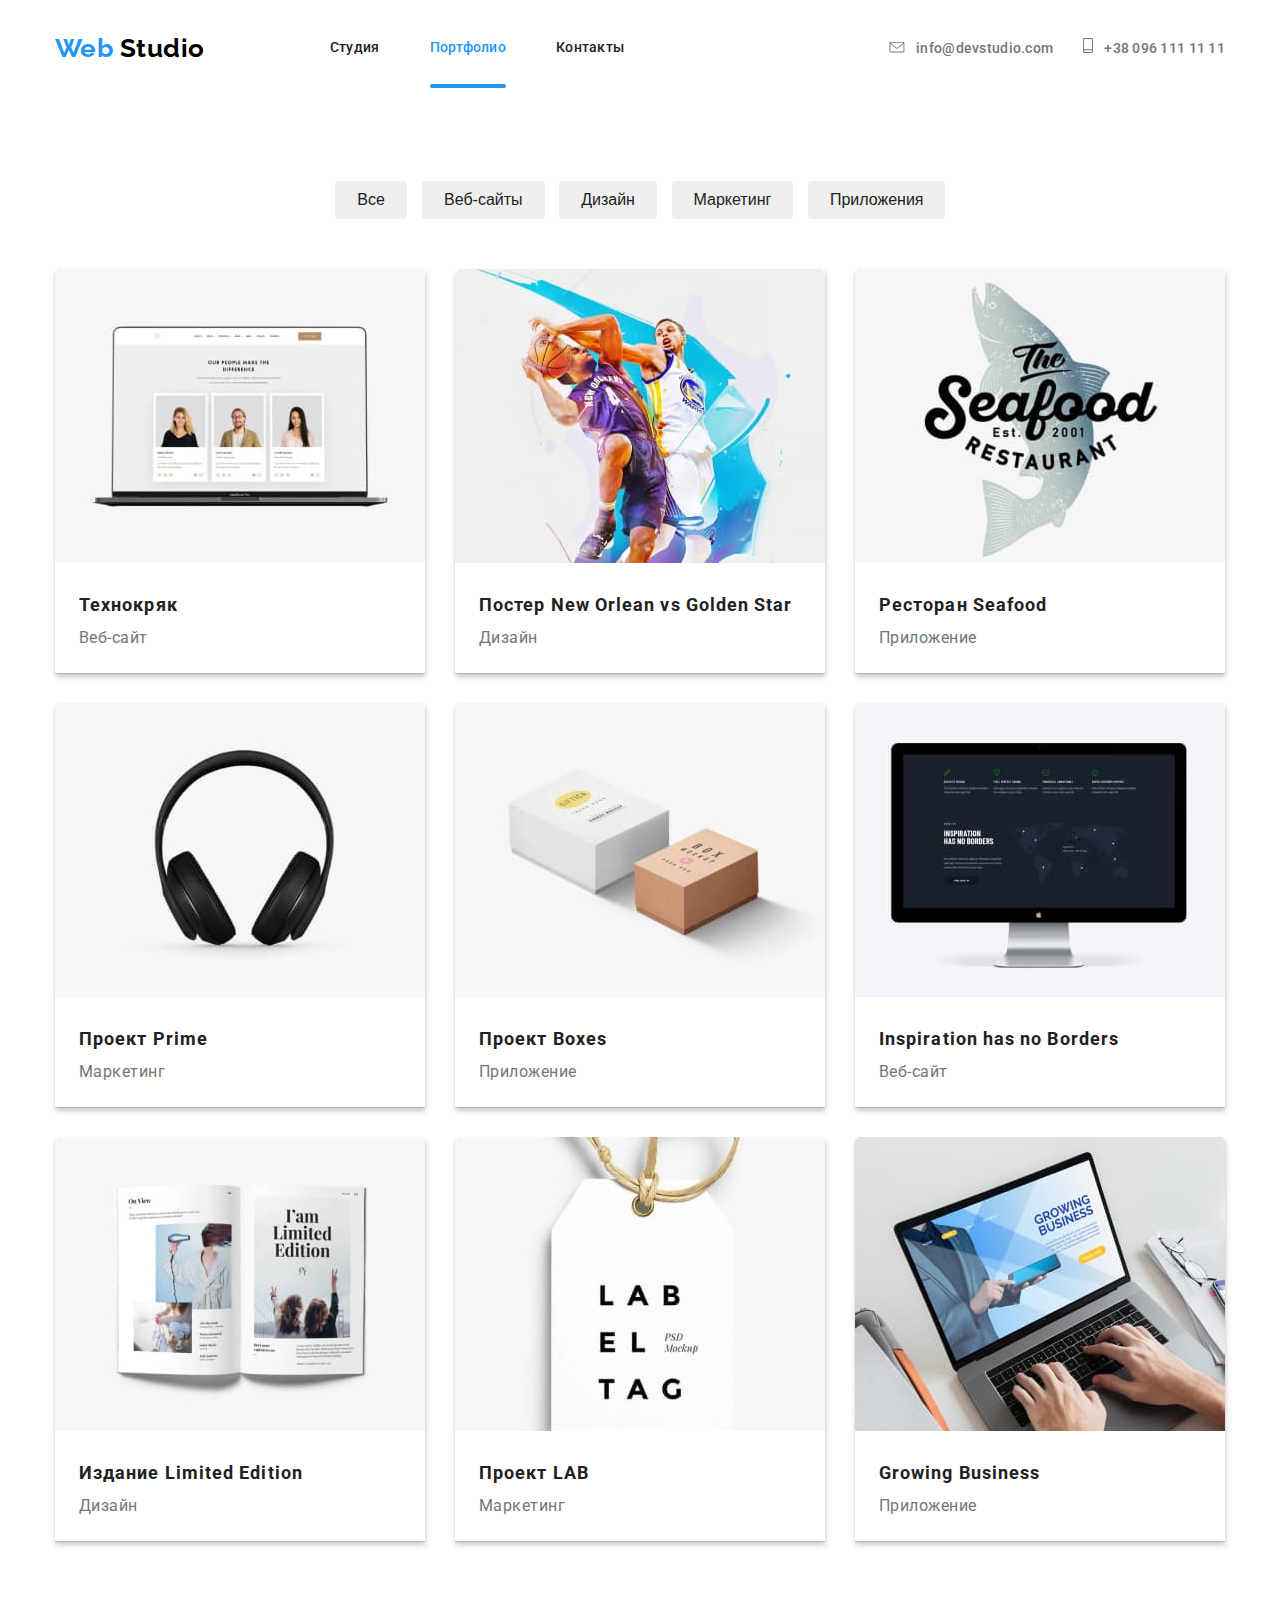
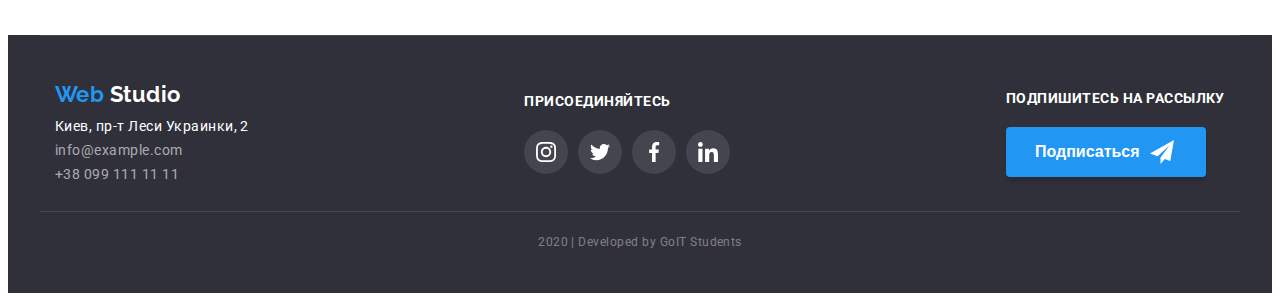
==== portfolio.html @ c8fa3471 "homework-5-start" ====
<!DOCTYPE html>
<html lang="ru">
  <head>
    <meta charset="UTF-8" />
    <meta name="viewport" content="width=device-width, initial-scale=1.0" />
    <title>Portfolio</title>
    <link
      href="https://fonts.googleapis.com/css2?family=Raleway:wght@700&family=Roboto:wght@400;700;900&display=swap"
      rel="stylesheet"
    />
    <link rel="stylesheet" href="./css/normalize.css" />
    <link rel="stylesheet" href="./css/styles.css" />
  </head>
  <body>
    <!--Шапка сайта-->
    <header>
      <div class="container header">
        <nav class="main-nav">
          <a class="header-logo" href="./"
            ><span class="logo-blue-part">Web </span>Studio</a
          >
          <ul class="list">
            <li class="item">
              <a class="header-link" href="#">Студия</a>
            </li>
            <li class="item">
              <a class="header-link current" href="./portfolio.html"
                >Портфолио</a
              >
            </li>
            <li class="item"><a class="header-link" href="#">Контакты</a></li>
          </ul>
        </nav>
        <address class="header-address">
          <ul class="list header-address">
            <li>
              <a class="header-link address" href="mailto:info@devstudio.com"
                ><svg class="header-icon mail">
                  <use href="./images/symbol-defs.svg#envelope-icon"></use></svg
                >info@devstudio.com</a
              >
            </li>
            <li>
              <a class="header-link address" href="tel:+380961111111"
                ><svg class="header-icon phone">
                  <use href="./images/symbol-defs.svg#smartphone"></use></svg
                >+38 096 111 11 11</a
              >
            </li>
          </ul>
        </address>
      </div>
    </header>
    <main>
      <!--Наши работы-->
      <div class="container projects">
        <h1>Примеры наших работ</h1>
        <ul class="projects-list">
          <li class="projects-list-item">
            <button class="page-filter" type="button">Все</button>
          </li>
          <li class="projects-list-item">
            <button class="page-filter" type="button">Веб-сайты</button>
          </li>
          <li class="projects-list-item">
            <button class="page-filter" type="button">Дизайн</button>
          </li>
          <li class="projects-list-item">
            <button class="page-filter" type="button">Маркетинг</button>
          </li>
          <li class="projects-list-item">
            <button class="page-filter" type="button">Приложения</button>
          </li>
        </ul>
        <ul class="project-examples">
          <li class="projects-examples-item">
            <a href="#">
              <img src="./images/project-1.jpg" alt="Технокряк" width="370" />
              <div class="projects-examples-title">
                <h2 class="portfolio-title">Технокряк</h2>
                <p>Веб-сайт</p>
              </div>
              <p>
                Технокряк это современная площадка распространения коронавируса.
                Компании используют эту платформу для цифрового шпионажа и атак
                на защищённые сервера конкурентов.
              </p>
            </a>
          </li>
          <li class="projects-examples-item">
            <a href="#">
              <img
                src="./images/project-2.jpg"
                alt="Постер New Orlean vs Golden Star"
                width="370"
              />
              <div class="projects-examples-title">
                <h2 class="portfolio-title">
                  Постер New Orlean vs Golden Star
                </h2>
                <p>Дизайн</p>
              </div>
              <p>
                Технокряк это современная площадка распространения коронавируса.
                Компании используют эту платформу для цифрового шпионажа и атак
                на защищённые сервера конкурентов.
              </p>
            </a>
          </li>
          <li class="projects-examples-item">
            <a href="#">
              <img
                src="./images/project-3.jpg"
                alt="Ресторан Seafood"
                width="370"
              />
              <div class="projects-examples-title">
                <h2 class="portfolio-title">Ресторан Seafood</h2>
                <p>Приложение</p>
              </div>
              <p>
                Технокряк это современная площадка распространения коронавируса.
                Компании используют эту платформу для цифрового шпионажа и атак
                на защищённые сервера конкурентов.
              </p>
            </a>
          </li>
          <li class="projects-examples-item">
            <a href="#">
              <img
                src="./images/project-4.jpg"
                alt="Проект Prime"
                width="370"
              />
              <div class="projects-examples-title">
                <h2 class="portfolio-title">Проект Prime</h2>
                <p>Маркетинг</p>
              </div>
              <p>
                Технокряк это современная площадка распространения коронавируса.
                Компании используют эту платформу для цифрового шпионажа и атак
                на защищённые сервера конкурентов.
              </p>
            </a>
          </li>
          <li class="projects-examples-item">
            <a href="#">
              <img
                src="./images/project-5.jpg"
                alt="Проект Boxes"
                width="370"
              />
              <div class="projects-examples-title">
                <h2 class="portfolio-title">Проект Boxes</h2>
                <p>Приложение</p>
              </div>
              <p>
                Технокряк это современная площадка распространения коронавируса.
                Компании используют эту платформу для цифрового шпионажа и атак
                на защищённые сервера конкурентов.
              </p>
            </a>
          </li>
          <li class="projects-examples-item">
            <a href="#">
              <img
                src="./images/project-6.jpg"
                alt="Inspiration has no Borders"
                width="370"
              />
              <div class="projects-examples-title">
                <h2 class="portfolio-title" lang="en">
                  Inspiration has no Borders
                </h2>
                <p>Веб-сайт</p>
              </div>
              <p>
                Технокряк это современная площадка распространения коронавируса.
                Компании используют эту платформу для цифрового шпионажа и атак
                на защищённые сервера конкурентов.
              </p>
            </a>
          </li>
          <li class="projects-examples-item">
            <a href="#">
              <img
                src="./images/project-7.jpg"
                alt="Издание Limited Edition"
                width="370"
              />
              <div class="projects-examples-title">
                <h2 class="portfolio-title">Издание Limited Edition</h2>
                <p>Дизайн</p>
              </div>
              <p>
                Технокряк это современная площадка распространения коронавируса.
                Компании используют эту платформу для цифрового шпионажа и атак
                на защищённые сервера конкурентов.
              </p>
            </a>
          </li>
          <li class="projects-examples-item">
            <a href="#">
              <img src="./images/project-8.jpg" alt="Проект LAB" width="370" />
              <div class="projects-examples-title">
                <h2 class="portfolio-title">Проект LAB</h2>
                <p>Маркетинг</p>
              </div>
              <p>
                Технокряк это современная площадка распространения коронавируса.
                Компании используют эту платформу для цифрового шпионажа и атак
                на защищённые сервера конкурентов.
              </p>
            </a>
          </li>
          <li class="projects-examples-item">
            <a href="#">
              <img
                src="./images/project-9.jpg"
                alt="Growing Business"
                width="370"
              />
              <div class="projects-examples-title">
                <h2 class="portfolio-title" lang="en">Growing Business</h2>
                <p>Приложение</p>
              </div>
              <p>
                Технокряк это современная площадка распространения коронавируса.
                Компании используют эту платформу для цифрового шпионажа и атак
                на защищённые сервера конкурентов.
              </p>
            </a>
          </li>
        </ul>
      </div>
    </main>

    <!--Футер-->
    <footer>
      <div class="container footer">
        <div>
          <p class="footer-logo">
            <span class="logo-blue-part">Web </span>Studio
          </p>
          <address class="footer-address">
            <a
              class="street-address"
              href="https://goo.gl/maps/AHvPFj1Ru8a15xB27"
              >Киев, пр-т Леси Украинки, 2</a
            ><br />
            <a class="footer-contact" href="mailto:info@example.com">
              info@example.com </a
            ><br />
            <a class="footer-contact" href="tel:+380961111111">
              +38 099 111 11 11</a
            >
          </address>
        </div>
        <div>
          <h2 class="footer-invitations">Присоединяйтесь</h2>
          <ul class="footer-invitations-list">
            <li>
              <a class="footer-sm-box" href="#" aria-label="Instagram"
                ><svg class="footer-sm-icon">
                  <use href="/images/symbol-defs.svg#instagram-icon"></use></svg
              ></a>
            </li>
            <li>
              <a class="footer-sm-box" href="#" aria-label="Twitter"
                ><svg class="footer-sm-icon">
                  <use href="./images/symbol-defs.svg#twitter-icon"></use></svg
              ></a>
            </li>
            <li>
              <a class="footer-sm-box" href="#" aria-label="Facebook"
                ><svg class="footer-sm-icon">
                  <use href="./images/symbol-defs.svg#facebook-icon"></use></svg
              ></a>
            </li>
            <li>
              <a class="footer-sm-box" href="#" aria-label="Linkedin"
                ><svg class="footer-sm-icon">
                  <use href="./images/symbol-defs.svg#linkedin-icon"></use></svg
              ></a>
            </li>
          </ul>
        </div>
        <div>
          <h2 class="footer-invitations">Подпишитесь на рассылку</h2>
          <button class="subscribe-button">
            Подписаться<svg class="footer-subscribe-icon">
              <use href="./images/symbol-defs.svg#subscribe-icon"></use>
            </svg>
          </button>
        </div>
      </div>
      <p class="developer-name">2020 | Developed by GoIT Students</p>
    </footer>
  </body>
</html>
---- css/styles.css ----
:root {
  --primary-text-color: #757575;
  --title-text-color: #212121;
  --primary-blue-color: #2196f3;
  --logo-studio-color: #000000;
  --primary-white-color: #ffffff;
  --footer-address-color: rgba(255, 255, 255, 0.6);
  box-sizing: border-box;
}
body {
  font-family: Roboto, sans-serif;
  background-color: var(--primary-white-color);
  letter-spacing: 0.03em;
  color: var(--primary-text-color);
}
*,
*::before,
*::after {
  box-sizing: inherit;
}
li {
  list-style: none;
}
a {
  text-decoration: none;
}
h1,
h2,
h3,
h4 {
  margin-top: 0;
  margin-bottom: 0;
}
.list {
  margin-top: 0;
  margin-bottom: 0;
}
/*header*/
.container {
  width: 1200px;
  padding-left: 15px;
  padding-right: 15px;
  margin: 0 auto;
}
.header {
  display: flex;
  align-items: center;
}
.container .header ul {
  margin-top: 0;
  margin-bottom: 0;
}
.main-nav {
  display: flex;
  align-items: inherit;
}
.list {
  display: flex;
}
.list .item + .item {
  margin-left: 50px;
}
.header-logo {
  margin-right: 85px;

  font-family: Raleway;
  font-weight: 700;
  font-size: 26px;
  line-height: 1.19;
  color: var(--logo-studio-color);
}
.logo-blue-part {
  color: var(--primary-blue-color);
}
.header-link {
  font-weight: 500;
  font-size: 14px;
  line-height: 1.14;
  letter-spacing: 0.02em;
  color: var(--title-text-color);
}
.header-link:hover,
.header-link:focus {
  color: var(--primary-blue-color);
}
.header-link.current {
  color: var(--primary-blue-color);
}
.header-link.current::after {
  content: "";
  display: block;
  margin-top: 28px;

  background-color: var(--primary-blue-color);
  width: 100%;
  height: 4px;
  border-radius: 2px;
}
.main-nav .header-link {
  display: block;
  padding-top: 32px;
  padding-bottom: 0px;
}
.header-address {
  margin-left: auto;
  display: flex;
}
.header-address li + li {
  margin-left: 30px;
}
.address {
  color: var(--primary-text-color);
  font-style: normal;
}
.mail {
  width: 16px;
  height: 11.2px;
  margin-right: 11px;
}
.phone {
  width: 10px;
  height: 15px;
  margin-right: 11px;
}
.header-icon {
  fill: var(--primary-text-color);
}
.header-link:hover .header-icon {
  fill: var(--primary-blue-color);
}
.header-link:focus .header-icon {
  fill: var(--primary-blue-color);
}
/*Hero*/
.section-hero {
  display: flex;
  align-items: center;
  justify-content: center;
  max-width: 1600px;
  height: 600px;
  margin-right: auto;
  margin-left: auto;
  background-image: linear-gradient(
      to right,
      rgba(47, 48, 58, 0.8),
      rgba(47, 48, 58, 0.8)
    ),
    url("../images/header-background.jpg");
  background-repeat: no-repeat;
  background-size: cover;
  background-position: center;
  background-color: var(--primary-text-color);
}
.section-text {
  text-align: center;
  color: var(--primary-white-color);
  letter-spacing: 0.06em;
}
.hero-title {
  margin-bottom: 30px;

  font-weight: 900;
  font-size: 44px;
  line-height: 1.36;
  text-transform: uppercase;
}
.hero-button {
  display: inline-block;
  border-radius: 4px;
  padding: 10px 32px;

  min-width: 200px;
  background-color: var(--primary-blue-color);
  box-shadow: 0px 4px 4px rgba(0, 0, 0, 0.15);

  font-weight: 700;
  font-size: 16px;
  line-height: 1.87;
  color: inherit;
  text-align: center;
}
/*Features*/
.features-list {
  display: flex;
  padding: 0;
  justify-content: space-between;
  margin-top: 94px;
  margin-bottom: 94px;
}
.feature-item {
  width: calc((100% - 90px) / 4);
}
.feature-item:not(:last-child) {
  margin-right: 30px;
}
.features-title {
  clip: rect(1px, 1px, 1px, 1px);
  height: 1px;
  overflow: hidden;
  position: absolute;
  white-space: nowrap;
  width: 1px;
}
.feature-title {
  margin-top: 30px;

  font-weight: 700;
  font-size: 14px;
  line-height: 1.14;
  text-transform: uppercase;
  color: var(--title-text-color);
}
.feature-text {
  font-size: 14px;
  line-height: 1.71;
  margin: 0;
  margin-top: 10px;
}
.feature-icon-box {
  display: flex;
  justify-content: center;
  align-items: center;
  background-color: #f5f4fa;
  height: 120px;
  margin: 0;
  border-radius: 4px;
}
.feature-icon {
  width: 70px;
  height: 70px;
}
/*Services*/
.services {
  margin-bottom: 94px;
}
.services-list {
  display: flex;
  align-items: center;
  justify-content: space-between;
  margin: -15px;
  margin-top: 50px;
  padding-left: 0;
}
.services-item {
  width: 370px;
  margin: 15px;
}
.page-title {
  font-weight: 700;
  font-size: 36px;
  line-height: 1.17;
  text-align: center;
  color: var(--title-text-color);
}
.services {
  text-align: center;
  font-weight: bold;
  font-size: 14px;
  line-height: 1.14;
  color: var(--primary-white-color);
}
.services-title {
  width: 370px;

  background-color: var(--primary-blue-color);
  text-transform: uppercase;
}
/*Our team*/
.our-team {
  text-align: center;
  padding-top: 94px;
  padding-bottom: 94px;
  margin-bottom: 94px;
}
.team-list {
  display: flex;
  align-items: center;
  padding: 0;
  padding-bottom: 24px;
  justify-content: space-between;
  margin-top: 50px;
  margin-bottom: 0px;
}
.team-list-item {
  width: calc((100% - 90px) / 4);
  background: #ffffff;
  box-shadow: 0px 2px 1px rgba(0, 0, 0, 0.2), 0px 1px 1px rgba(0, 0, 0, 0.14),
    0px 1px 3px rgba(0, 0, 0, 0.12);
  border-radius: 0px 0px 4px 4px;
}
.team-list-item:not(:last-child) {
  margin-right: 30px;
}
.team-text {
  font-size: 16px;
  line-height: 1.19;
}
.name {
  color: var(--title-text-color);
  font-weight: 500;
}
.social-media-list {
  display: flex;
  align-items: center;
  justify-content: center;
  padding: 0px;
  margin-top: 16px;
  margin-bottom: 24px;
}
.social-media-list li:not(:last-child) {
  margin: 10px;
}
.social-media-icon {
  width: 20px;
  height: 20px;
  fill: #afb1b8;
}
.social-media-box:hover .social-media-icon {
  fill: var(--primary-white-color);
}
.social-media-box:focus .social-media-icon {
  fill: var(--primary-white-color);
}
.social-media-box {
  display: flex;
  justify-content: center;
  align-items: center;
  border-radius: 100px;
  width: 44px;
  height: 44px;
}
.social-media-box:hover,
.social-media-box:focus {
  background-color: var(--primary-blue-color);
}

/*Постоянные клиенты*/
.our-clients {
  display: flex;
  align-items: center;
  justify-content: space-between;
  padding: 0;
  margin-top: 50px;
  margin-bottom: 94px;
}
.our-clients li:not(:last-child) {
  margin-right: 30px;
}
.clients-box {
  display: flex;
  justify-content: center;
  align-items: center;
  width: 170px;
  height: 90px;
  border-radius: 4px;
  border: 1px solid #afb1b8;
}
.clients-box:hover {
  border-color: var(--primary-blue-color);
}
.company-icon {
  fill: #afb1b8;
}
.clients-box:hover .company-icon {
  fill: var(--primary-blue-color);
}
.clients-box:focus .company-icon {
  fill: var(--primary-blue-color);
}
.our-clients .first {
  width: 44px;
  height: 49px;
}
.our-clients .second {
  width: 40px;
  height: 52px;
}
.our-clients .third {
  width: 41px;
  height: 43px;
}
.our-clients .fourth {
  width: 80px;
  height: 42px;
}
.our-clients .fifth {
  width: 59px;
  height: 47px;
}
.our-clients .sixth {
  width: 88px;
  height: 45px;
}
/*Footer*/
footer {
  background-color: #2f303a;
  margin-top: 94px;
  padding-bottom: 27px;
}
.footer {
  display: flex;
  align-items: center;
  justify-content: space-between;
  padding-top: 45px;
  padding-bottom: 24px;
  border-bottom: 1px solid rgba(255, 255, 255, 0.1);
  border-top: 1px solid rgba(255, 255, 255, 0.1);
}
.footer ul {
  padding: 0;
  margin: 0;
}
.footer-invitations-list {
  display: flex;
  align-items: center;
  padding: 0;
}
.footer-invitations-list li:not(:last-child) {
  margin-right: 10px;
}
.footer-logo {
  margin: 0;
  margin-bottom: 8px;

  font-family: Raleway;
  font-weight: 700;
  font-size: 22px;
  line-height: 1.19;
  color: var(--primary-white-color);
}
.footer-address {
  font-size: 14px;
  line-height: 1.71;
  font-style: normal;
}
.street-address {
  color: var(--primary-white-color);
}
.street-address:hover,
.street-address:focus {
  color: var(--primary-blue-color);
}
.footer-contact {
  color: var(--footer-address-color);
  margin-top: 9px;
}
.footer-contact:hover,
.footer-contact:focus {
  color: var(--primary-blue-color);
}
.footer-invitations {
  margin-bottom: 20px;

  font-weight: 700;
  font-size: 14px;
  line-height: 1.14;
  text-transform: uppercase;
  color: var(--primary-white-color);
}
.subscribe-button {
  display: flex;
  align-items: center;
  text-align: center;
  border-radius: 4px;
  padding: 10px 29px;
  min-width: 200px;
  background-color: var(--primary-blue-color);
  box-shadow: 0px 4px 4px rgba(0, 0, 0, 0.15);
  border: 0px;

  font-weight: 700;
  font-size: 16px;
  line-height: 1.87;
  color: var(--primary-white-color);
  text-align: center;
}
.footer-subscribe-icon {
  width: 24px;
  height: 24px;
  margin-left: 10px;
}
.developer-name {
  margin-top: 18px;

  font-size: 12px;
  line-height: 2;
  text-align: center;
  color: rgba(255, 255, 255, 0.4);
}
.footer-sm-box {
  display: flex;
  justify-content: center;
  align-items: center;
  border-radius: 100px;
  width: 44px;
  height: 44px;
  background-color: rgba(255, 255, 255, 0.1);
}
.footer-sm-box:hover,
.footer-sm-box:focus {
  background-color: var(--primary-blue-color);
}
.footer-sm-icon {
  width: 20px;
  height: 20px;
  fill: var(--primary-white-color);
}
/*Portfolio*/
.page-filter {
  padding: 6px 22px;
  border: transparent;
  border-radius: 4px;

  font-weight: 500;
  font-size: 16px;
  line-height: 1.63;
  text-align: center;
  color: var(--title-text-color);
}
.projects-list > li:not(:last-child) {
  margin-right: 30px;
}
.page-filter:hover,
.page-filter:focus {
  color: var(--primary-white-color);
  background-color: var(--primary-blue-color);
}
/*main-content*/
.projects {
  text-align: center;
  margin-top: 93px;
}
.projects h1 {
  display: none;
}
.projects-list {
  display: flex;
  align-items: center;
  justify-content: space-between;
  width: 611px;
  margin: auto;
  padding-left: 0px;
  padding-right: 0px;
}
.projects-list-item {
  width: calc((100%-120px)) / 5;
  min-width: 73px;
  white-space: nowrap;
}
.projects-list > li:not(:last-child) {
  margin-right: 8px;
}
.project-examples {
  display: flex;
  align-items: center;
  flex-wrap: wrap;
  margin: 0;
  padding: 0;
  margin-top: 50px;

  text-align: left;
}
.projects-examples-item {
  width: calc((100% - 60px) / 3);
  margin: 0;
  box-shadow: 1px 4px 6px rgba(0, 0, 0, 0.16), 0px 4px 4px rgba(0, 0, 0, 0.06),
    0px 1px 1px rgba(0, 0, 0, 0.12);
}
.projects-examples-item:not(:nth-child(3n)) {
  margin-right: 30px;
}
.projects-examples-item:not(:nth-last-child(-n + 3)) {
  margin-bottom: 30px;
}
.projects-examples-title {
  margin: 20px 24px;
}
.portfolio-title {
  font-weight: 700;
  font-size: 18px;
  line-height: 2;
  letter-spacing: 0.06em;
  color: var(--title-text-color);
}
.project-examples p {
  font-size: 16px;
  line-height: 1.88;
  color: var(--primary-text-color);
  margin: 0px;
}
.projects-examples-item > a > p {
  display: none;
}
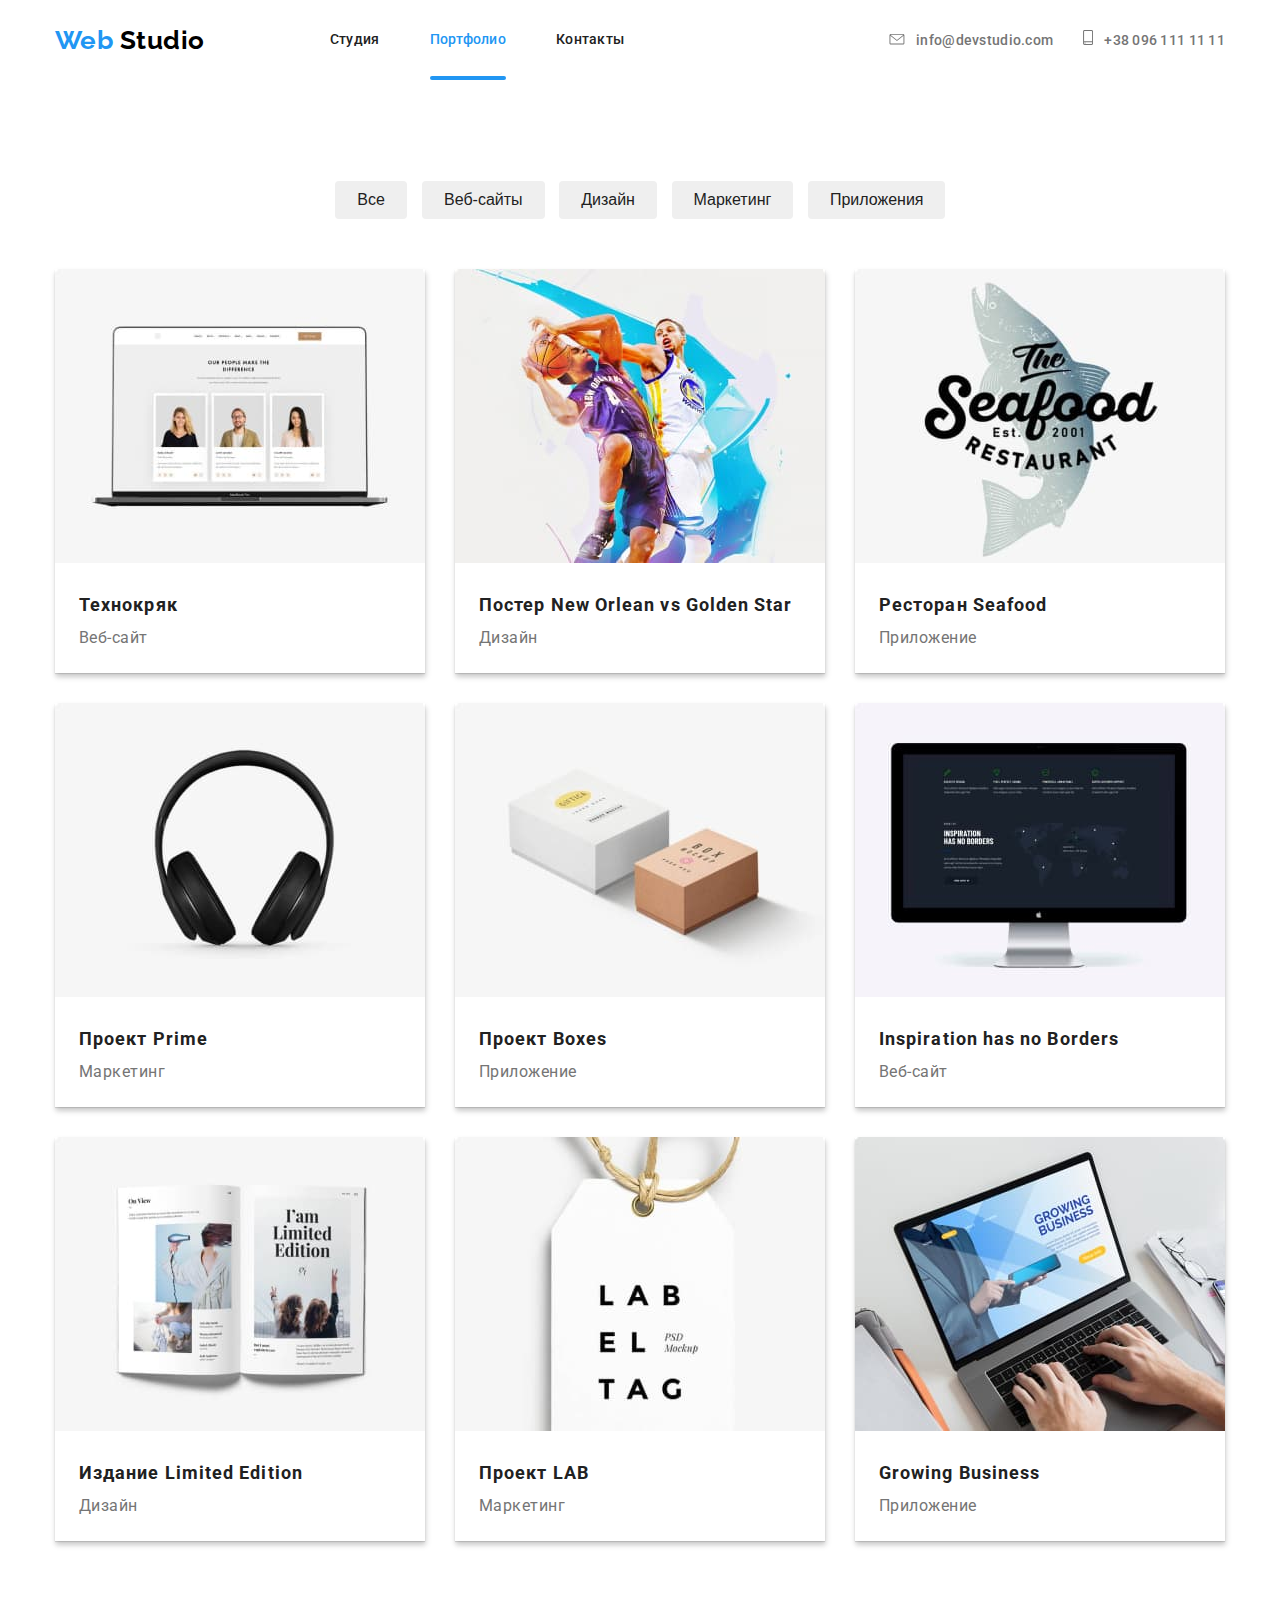
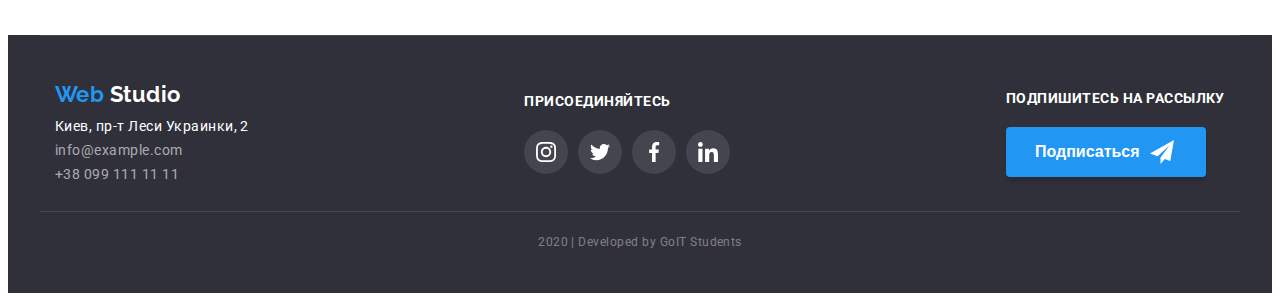
==== commit c65a1957: "header-fixed" ====
--- a/portfolio.html
+++ b/portfolio.html
@@ -13,7 +13,7 @@
   </head>
   <body>
     <!--Шапка сайта-->
-    <header>
+    <header class="page-header">
       <div class="container header">
         <nav class="main-nav">
           <a class="header-logo" href="./"
@@ -21,7 +21,7 @@
           >
           <ul class="list">
             <li class="item">
-              <a class="header-link" href="#">Студия</a>
+              <a class="header-link" href="./index.html">Студия</a>
             </li>
             <li class="item">
               <a class="header-link current" href="./portfolio.html"
@@ -75,160 +75,201 @@
         <ul class="project-examples">
           <li class="projects-examples-item">
             <a href="#">
-              <img src="./images/project-1.jpg" alt="Технокряк" width="370" />
+              <div class="projects-examples-img">
+                <img src="./images/project-1.jpg" alt="Технокряк" width="370" />
+                <div class="project-overlay">
+                  <p class="project-examples-text">
+                    Технокряк это современная площадка распространения
+                    коронавируса. Компании используют эту платформу для
+                    цифрового шпионажа и атак на защищённые сервера конкурентов.
+                  </p>
+                </div>
+              </div>
               <div class="projects-examples-title">
                 <h2 class="portfolio-title">Технокряк</h2>
-                <p>Веб-сайт</p>
-              </div>
-              <p>
-                Технокряк это современная площадка распространения коронавируса.
-                Компании используют эту платформу для цифрового шпионажа и атак
-                на защищённые сервера конкурентов.
-              </p>
-            </a>
-          </li>
-          <li class="projects-examples-item">
-            <a href="#">
-              <img
-                src="./images/project-2.jpg"
-                alt="Постер New Orlean vs Golden Star"
-                width="370"
-              />
+                <p class="project-examples-type">Веб-сайт</p>
+              </div>
+            </a>
+          </li>
+          <li class="projects-examples-item">
+            <a href="#">
+              <div class="projects-examples-img">
+                <img
+                  src="./images/project-2.jpg"
+                  alt="Постер New Orlean vs Golden Star"
+                  width="370"
+                />
+                <div class="project-overlay">
+                  <p class="project-examples-text">
+                    Технокряк это современная площадка распространения
+                    коронавируса. Компании используют эту платформу для
+                    цифрового шпионажа и атак на защищённые сервера конкурентов.
+                  </p>
+                </div>
+              </div>
               <div class="projects-examples-title">
                 <h2 class="portfolio-title">
                   Постер New Orlean vs Golden Star
                 </h2>
-                <p>Дизайн</p>
-              </div>
-              <p>
-                Технокряк это современная площадка распространения коронавируса.
-                Компании используют эту платформу для цифрового шпионажа и атак
-                на защищённые сервера конкурентов.
-              </p>
-            </a>
-          </li>
-          <li class="projects-examples-item">
-            <a href="#">
-              <img
-                src="./images/project-3.jpg"
-                alt="Ресторан Seafood"
-                width="370"
-              />
+                <p class="project-examples-type">Дизайн</p>
+              </div>
+            </a>
+          </li>
+          <li class="projects-examples-item">
+            <a href="#">
+              <div class="projects-examples-img">
+                <img
+                  src="./images/project-3.jpg"
+                  alt="Ресторан Seafood"
+                  width="370"
+                />
+                <div class="project-overlay">
+                  <p class="project-examples-text">
+                    Технокряк это современная площадка распространения
+                    коронавируса. Компании используют эту платформу для
+                    цифрового шпионажа и атак на защищённые сервера конкурентов.
+                  </p>
+                </div>
+              </div>
               <div class="projects-examples-title">
                 <h2 class="portfolio-title">Ресторан Seafood</h2>
-                <p>Приложение</p>
-              </div>
-              <p>
-                Технокряк это современная площадка распространения коронавируса.
-                Компании используют эту платформу для цифрового шпионажа и атак
-                на защищённые сервера конкурентов.
-              </p>
-            </a>
-          </li>
-          <li class="projects-examples-item">
-            <a href="#">
-              <img
-                src="./images/project-4.jpg"
-                alt="Проект Prime"
-                width="370"
-              />
+                <p class="project-examples-type">Приложение</p>
+              </div>
+            </a>
+          </li>
+          <li class="projects-examples-item">
+            <a href="#">
+              <div class="projects-examples-img">
+                <img
+                  src="./images/project-4.jpg"
+                  alt="Проект Prime"
+                  width="370"
+                />
+                <div class="project-overlay">
+                  <p class="project-examples-text">
+                    Технокряк это современная площадка распространения
+                    коронавируса. Компании используют эту платформу для
+                    цифрового шпионажа и атак на защищённые сервера конкурентов.
+                  </p>
+                </div>
+              </div>
               <div class="projects-examples-title">
                 <h2 class="portfolio-title">Проект Prime</h2>
-                <p>Маркетинг</p>
-              </div>
-              <p>
-                Технокряк это современная площадка распространения коронавируса.
-                Компании используют эту платформу для цифрового шпионажа и атак
-                на защищённые сервера конкурентов.
-              </p>
-            </a>
-          </li>
-          <li class="projects-examples-item">
-            <a href="#">
-              <img
-                src="./images/project-5.jpg"
-                alt="Проект Boxes"
-                width="370"
-              />
+                <p class="project-examples-type">Маркетинг</p>
+              </div>
+            </a>
+          </li>
+          <li class="projects-examples-item">
+            <a href="#">
+              <div class="projects-examples-img">
+                <img
+                  src="./images/project-5.jpg"
+                  alt="Проект Boxes"
+                  width="370"
+                />
+                <div class="project-overlay">
+                  <p class="project-examples-text">
+                    Технокряк это современная площадка распространения
+                    коронавируса. Компании используют эту платформу для
+                    цифрового шпионажа и атак на защищённые сервера конкурентов.
+                  </p>
+                </div>
+              </div>
               <div class="projects-examples-title">
                 <h2 class="portfolio-title">Проект Boxes</h2>
-                <p>Приложение</p>
-              </div>
-              <p>
-                Технокряк это современная площадка распространения коронавируса.
-                Компании используют эту платформу для цифрового шпионажа и атак
-                на защищённые сервера конкурентов.
-              </p>
-            </a>
-          </li>
-          <li class="projects-examples-item">
-            <a href="#">
-              <img
-                src="./images/project-6.jpg"
-                alt="Inspiration has no Borders"
-                width="370"
-              />
+                <p class="project-examples-type">Приложение</p>
+              </div>
+            </a>
+          </li>
+          <li class="projects-examples-item">
+            <a href="#">
+              <div class="projects-examples-img">
+                <img
+                  src="./images/project-6.jpg"
+                  alt="Inspiration has no Borders"
+                  width="370"
+                />
+                <div class="project-overlay">
+                  <p class="project-examples-text">
+                    Технокряк это современная площадка распространения
+                    коронавируса. Компании используют эту платформу для
+                    цифрового шпионажа и атак на защищённые сервера конкурентов.
+                  </p>
+                </div>
+              </div>
               <div class="projects-examples-title">
                 <h2 class="portfolio-title" lang="en">
                   Inspiration has no Borders
                 </h2>
-                <p>Веб-сайт</p>
-              </div>
-              <p>
-                Технокряк это современная площадка распространения коронавируса.
-                Компании используют эту платформу для цифрового шпионажа и атак
-                на защищённые сервера конкурентов.
-              </p>
-            </a>
-          </li>
-          <li class="projects-examples-item">
-            <a href="#">
-              <img
-                src="./images/project-7.jpg"
-                alt="Издание Limited Edition"
-                width="370"
-              />
+                <p class="project-examples-type">Веб-сайт</p>
+              </div>
+            </a>
+          </li>
+          <li class="projects-examples-item">
+            <a href="#">
+              <div class="projects-examples-img">
+                <img
+                  src="./images/project-7.jpg"
+                  alt="Издание Limited Edition"
+                  width="370"
+                />
+                <div class="project-overlay">
+                  <p class="project-examples-text">
+                    Технокряк это современная площадка распространения
+                    коронавируса. Компании используют эту платформу для
+                    цифрового шпионажа и атак на защищённые сервера конкурентов.
+                  </p>
+                </div>
+              </div>
               <div class="projects-examples-title">
                 <h2 class="portfolio-title">Издание Limited Edition</h2>
-                <p>Дизайн</p>
-              </div>
-              <p>
-                Технокряк это современная площадка распространения коронавируса.
-                Компании используют эту платформу для цифрового шпионажа и атак
-                на защищённые сервера конкурентов.
-              </p>
-            </a>
-          </li>
-          <li class="projects-examples-item">
-            <a href="#">
-              <img src="./images/project-8.jpg" alt="Проект LAB" width="370" />
+                <p class="project-examples-type">Дизайн</p>
+              </div>
+            </a>
+          </li>
+          <li class="projects-examples-item">
+            <a href="#">
+              <div class="projects-examples-img">
+                <img
+                  src="./images/project-8.jpg"
+                  alt="Проект LAB"
+                  width="370"
+                />
+                <div class="project-overlay">
+                  <p class="project-examples-text">
+                    Технокряк это современная площадка распространения
+                    коронавируса. Компании используют эту платформу для
+                    цифрового шпионажа и атак на защищённые сервера конкурентов.
+                  </p>
+                </div>
+              </div>
               <div class="projects-examples-title">
                 <h2 class="portfolio-title">Проект LAB</h2>
-                <p>Маркетинг</p>
-              </div>
-              <p>
-                Технокряк это современная площадка распространения коронавируса.
-                Компании используют эту платформу для цифрового шпионажа и атак
-                на защищённые сервера конкурентов.
-              </p>
-            </a>
-          </li>
-          <li class="projects-examples-item">
-            <a href="#">
-              <img
-                src="./images/project-9.jpg"
-                alt="Growing Business"
-                width="370"
-              />
+                <p class="project-examples-type">Маркетинг</p>
+              </div>
+            </a>
+          </li>
+          <li class="projects-examples-item">
+            <a href="#">
+              <div class="projects-examples-img">
+                <img
+                  src="./images/project-9.jpg"
+                  alt="Growing Business"
+                  width="370"
+                />
+                <div class="project-overlay">
+                  <p class="project-examples-text">
+                    Технокряк это современная площадка распространения
+                    коронавируса. Компании используют эту платформу для
+                    цифрового шпионажа и атак на защищённые сервера конкурентов.
+                  </p>
+                </div>
+              </div>
+
               <div class="projects-examples-title">
                 <h2 class="portfolio-title" lang="en">Growing Business</h2>
-                <p>Приложение</p>
-              </div>
-              <p>
-                Технокряк это современная площадка распространения коронавируса.
-                Компании используют эту платформу для цифрового шпионажа и атак
-                на защищённые сервера конкурентов.
-              </p>
+                <p class="project-examples-type">Приложение</p>
+              </div>
             </a>
           </li>
         </ul>
@@ -262,7 +303,9 @@
             <li>
               <a class="footer-sm-box" href="#" aria-label="Instagram"
                 ><svg class="footer-sm-icon">
-                  <use href="/images/symbol-defs.svg#instagram-icon"></use></svg
+                  <use
+                    href="./images/symbol-defs.svg#instagram-icon"
+                  ></use></svg
               ></a>
             </li>
             <li>
--- a/css/styles.css
+++ b/css/styles.css
@@ -12,6 +12,8 @@
   background-color: var(--primary-white-color);
   letter-spacing: 0.03em;
   color: var(--primary-text-color);
+
+  padding-top: 80px;
 }
 *,
 *::before,
@@ -36,6 +38,18 @@
   margin-bottom: 0;
 }
 /*header*/
+.page-header {
+  position: fixed;
+  top: 0;
+  left: 0;
+
+  width: 100%;
+  height: 80px;
+
+  background-color: white;
+
+  z-index: 999;
+}
 .container {
   width: 1200px;
   padding-left: 15px;
@@ -78,6 +92,8 @@
   line-height: 1.14;
   letter-spacing: 0.02em;
   color: var(--title-text-color);
+
+  transition: color 250ms cubic-bezier(0.4, 0, 0.2, 1);
 }
 .header-link:hover,
 .header-link:focus {
@@ -124,6 +140,8 @@
 }
 .header-icon {
   fill: var(--primary-text-color);
+
+  transition: fill 250ms cubic-bezier(0.4, 0, 0.2, 1);
 }
 .header-link:hover .header-icon {
   fill: var(--primary-blue-color);
@@ -242,6 +260,7 @@
   padding-left: 0;
 }
 .services-item {
+  position: relative;
   width: 370px;
   margin: 15px;
 }
@@ -259,10 +278,20 @@
   line-height: 1.14;
   color: var(--primary-white-color);
 }
+.service-background {
+  position: absolute;
+  display: block;
+  bottom: 0;
+  left: 0;
+  width: 370px;
+  height: 70px;
+
+  padding-top: 27px;
+  padding-bottom: 27px;
+
+  background: rgba(47, 48, 58, 0.8);
+}
 .services-title {
-  width: 370px;
-
-  background-color: var(--primary-blue-color);
   text-transform: uppercase;
 }
 /*Our team*/
@@ -314,13 +343,19 @@
   width: 20px;
   height: 20px;
   fill: #afb1b8;
+
+  transition: fill 250ms cubic-bezier(0.4, 0, 0.2, 1),
+    transform 250ms cubic-bezier(0.4, 0, 0.2, 1);
 }
 .social-media-box:hover .social-media-icon {
   fill: var(--primary-white-color);
+  transform: rotate(360deg);
 }
 .social-media-box:focus .social-media-icon {
   fill: var(--primary-white-color);
-}
+  transform: rotate(360deg);
+}
+
 .social-media-box {
   display: flex;
   justify-content: center;
@@ -328,6 +363,8 @@
   border-radius: 100px;
   width: 44px;
   height: 44px;
+
+  transition: background-color 250ms cubic-bezier(0.4, 0, 0.2, 1);
 }
 .social-media-box:hover,
 .social-media-box:focus {
@@ -354,12 +391,16 @@
   height: 90px;
   border-radius: 4px;
   border: 1px solid #afb1b8;
+
+  transition: border-color 250ms cubic-bezier(0.4, 0, 0.2, 1);
 }
 .clients-box:hover {
   border-color: var(--primary-blue-color);
 }
 .company-icon {
   fill: #afb1b8;
+
+  transition: fill 250ms cubic-bezier(0.4, 0, 0.2, 1);
 }
 .clients-box:hover .company-icon {
   fill: var(--primary-blue-color);
@@ -435,6 +476,8 @@
 }
 .street-address {
   color: var(--primary-white-color);
+
+  transition: color 250ms cubic-bezier(0.4, 0, 0.2, 1);
 }
 .street-address:hover,
 .street-address:focus {
@@ -443,6 +486,8 @@
 .footer-contact {
   color: var(--footer-address-color);
   margin-top: 9px;
+
+  transition: color 250ms cubic-bezier(0.4, 0, 0.2, 1);
 }
 .footer-contact:hover,
 .footer-contact:focus {
@@ -495,6 +540,8 @@
   width: 44px;
   height: 44px;
   background-color: rgba(255, 255, 255, 0.1);
+
+  transition: background-color 250ms cubic-bezier(0.4, 0, 0.2, 1);
 }
 .footer-sm-box:hover,
 .footer-sm-box:focus {
@@ -516,6 +563,11 @@
   line-height: 1.63;
   text-align: center;
   color: var(--title-text-color);
+
+  cursor: pointer;
+
+  transition: color 250ms cubic-bezier(0.4, 0, 0.2, 1),
+    background-color 250ms cubic-bezier(0.4, 0, 0.2, 1);
 }
 .projects-list > li:not(:last-child) {
   margin-right: 30px;
@@ -582,12 +634,63 @@
   letter-spacing: 0.06em;
   color: var(--title-text-color);
 }
-.project-examples p {
+.project-examples-type {
   font-size: 16px;
   line-height: 1.88;
   color: var(--primary-text-color);
   margin: 0px;
 }
-.projects-examples-item > a > p {
-  display: none;
-}
+.projects-examples-img {
+  position: relative;
+  overflow: hidden;
+}
+.projects-examples-img::before {
+  display: inline-block;
+  position: absolute;
+  content: "";
+
+  width: 100%;
+  height: 100%;
+  background: rgba(33, 150, 243, 0.9);
+
+  transform: translateY(100%);
+
+  transition: transform 250ms cubic-bezier(0.4, 0, 0.2, 1);
+}
+.projects-examples-img:hover::before {
+  transform: translateY(0);
+}
+.projects-examples-item > a:focus .projects-examples-img::before {
+  transform: translateY(0);
+}
+
+.project-overlay {
+  position: absolute;
+  top: 0;
+  left: 0;
+  width: 100%;
+  height: 100%;
+
+  transform: translateY(100%);
+
+  transition: transform 250ms cubic-bezier(0.4, 0, 0.2, 1);
+}
+.project-examples-text {
+  position: absolute;
+  top: 0;
+  left: 0;
+  width: 322px;
+  height: 168px;
+  margin: 63px 24px;
+
+  font-size: 18px;
+  line-height: 1.56;
+  color: var(--primary-white-color);
+}
+
+.projects-examples-img:hover .project-overlay {
+  transform: translateY(0);
+}
+.projects-examples-item > a:focus .project-overlay {
+  transform: translateY(0);
+}
